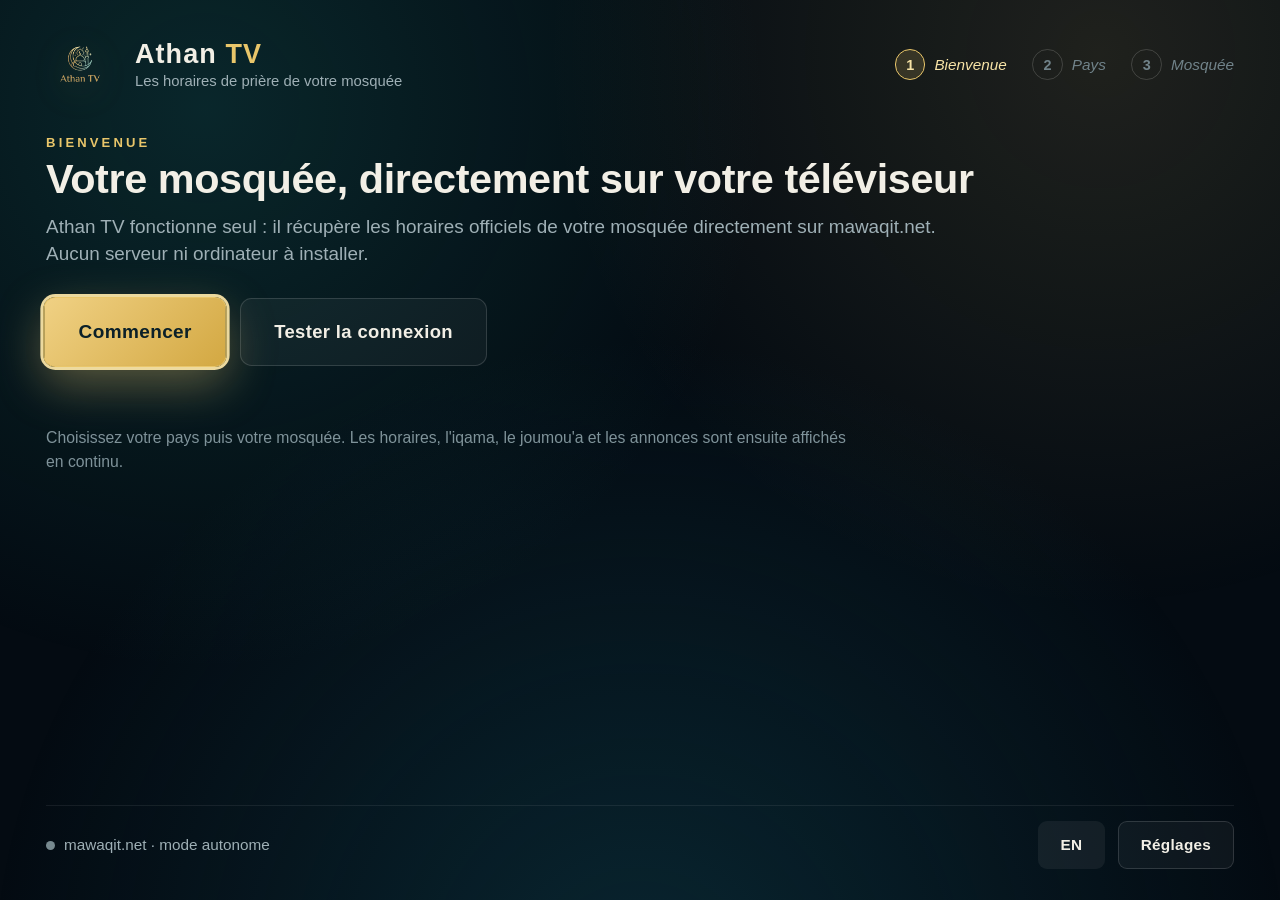
==== tizen-app/index.html @ 5ac0fbcb "feat: add standalone prayer-times TV app" ====
<!DOCTYPE html>
<html lang="fr">
<head>
    <meta charset="UTF-8">
    <meta name="viewport" content="width=device-width, initial-scale=1.0, user-scalable=no">
    <meta name="theme-color" content="#040b12">
    <title>Athan TV</title>
    <link rel="stylesheet" href="css/style.css">
</head>
<body>
<div id="app">

    <!-- ============================ SETUP ============================ -->
    <section id="screen-setup" class="screen">
        <div class="bg-glow"></div>

        <header class="setup-head">
            <div class="brand">
                <img class="brand-logo" src="logo.png" alt="Athan TV">
                <div>
                    <div class="brand-name">Athan <span>TV</span></div>
                    <div class="brand-sub" data-i18n="brandSub"></div>
                </div>
            </div>
            <div class="steps" id="steps">
                <div class="step" data-step="1"><span>1</span><em data-i18n="stepWelcome"></em></div>
                <div class="step" data-step="2"><span>2</span><em data-i18n="stepCountry"></em></div>
                <div class="step" data-step="3"><span>3</span><em data-i18n="stepMosque"></em></div>
            </div>
        </header>

        <div class="setup-body">
            <!-- Step 1: welcome -->
            <div class="setup-step" id="setup-step-1">
                <div class="setup-intro">
                    <div class="eyebrow" data-i18n="stepWelcome"></div>
                    <h1 data-i18n="setupWelcomeTitle"></h1>
                    <p class="muted" data-i18n="setupWelcomeHelp"></p>
                </div>
                <div class="row-actions welcome-actions">
                    <button id="btn-start" class="btn primary focusable" data-i18n="getStarted"></button>
                    <button id="btn-test-connection" class="btn ghost focusable" data-i18n="testConnection"></button>
                </div>
                <div id="connect-status" class="status-line"></div>
                <p class="hint" data-i18n="setupWelcomeHint"></p>
            </div>

            <!-- Step 2: country -->
            <div class="setup-step hidden" id="setup-step-2">
                <div class="step-head">
                    <div>
                        <div class="eyebrow" data-i18n="stepCountry"></div>
                        <h1 data-i18n="chooseCountry"></h1>
                        <p class="muted" data-i18n="chooseCountryHelp"></p>
                    </div>
                    <button id="btn-back-2" class="btn ghost focusable" data-i18n="back"></button>
                </div>
                <input id="country-filter" class="text-input full focusable" type="text"
                       spellcheck="false" autocomplete="off" autocapitalize="off">
                <div id="country-grid" class="country-grid"></div>
                <div class="row-actions">
                    <button id="btn-toggle-all" class="btn ghost focusable" data-i18n="showAll"></button>
                </div>
            </div>

            <!-- Step 3: mosque -->
            <div class="setup-step hidden" id="setup-step-3">
                <div class="step-head">
                    <div>
                        <div class="eyebrow" data-i18n="stepMosque"></div>
                        <h1 data-i18n="chooseMosque"></h1>
                        <p class="muted" id="search-subtitle"></p>
                    </div>
                    <button id="btn-back-3" class="btn ghost focusable" data-i18n="changeCountry"></button>
                </div>
                <div class="field-row">
                    <input id="mosque-search" class="text-input focusable" type="text"
                           spellcheck="false" autocomplete="off" autocapitalize="off">
                    <button id="btn-search" class="btn primary focusable" data-i18n="search"></button>
                </div>
                <div id="search-status" class="status-line"></div>
                <div id="mosque-results" class="mosque-results"></div>
            </div>
        </div>

        <footer class="setup-foot">
            <span class="dot" id="net-dot"></span>
            <span id="net-label" class="small muted">…</span>
            <span class="spacer"></span>
            <button id="btn-lang-setup" class="btn tiny focusable">EN</button>
            <button id="btn-settings-setup" class="btn tiny ghost focusable" data-i18n="settings"></button>
        </footer>
    </section>

    <!-- ========================== DASHBOARD ========================== -->
    <section id="screen-dashboard" class="screen hidden">
        <div class="dash-glow"></div>
        <div class="dash-pattern" aria-hidden="true"></div>

        <header class="dash-head">
            <div class="mosque-block">
                <div class="mosque-logo">
                    <img id="mosque-logo" alt="">
                    <span id="mosque-logo-fallback" class="logo-fallback">
                        <span class="crescent small"></span>
                    </span>
                </div>
                <div class="mosque-text">
                    <h1 id="mosque-name">—</h1>
                    <div class="mosque-meta">
                        <span id="mosque-city"></span>
                        <span id="mosque-arabic" class="arabic" dir="rtl"></span>
                    </div>
                </div>
            </div>
            <div class="clock-block">
                <div id="clock-time" class="clock-time">--:--</div>
                <div id="clock-date" class="clock-date"></div>
                <div id="clock-hijri" class="clock-hijri"></div>
            </div>
        </header>

        <main class="dash-main">
            <section class="next-card" id="next-card">
                <div class="next-left">
                    <div class="eyebrow" data-i18n="nextPrayer"></div>
                    <div class="next-name-row">
                        <div id="next-name" class="next-name">—</div>
                        <div id="next-day-badge" class="next-day-badge hidden" data-i18n="tomorrow"></div>
                    </div>
                    <div class="next-times">
                        <span class="next-time-item"><span class="muted" data-i18n="adhan"></span> <strong id="next-adhan">--:--</strong></span>
                        <span class="sep">•</span>
                        <span class="next-time-item"><span class="muted" data-i18n="iqama"></span> <strong id="next-iqama">—</strong></span>
                    </div>
                </div>
                <div class="next-right">
                    <div class="eyebrow" data-i18n="in"></div>
                    <div id="next-countdown" class="next-countdown">--:--:--</div>
                </div>
            </section>

            <section id="prayer-grid" class="prayer-grid"></section>

            <section id="jumua-bar" class="jumua-bar hidden">
                <span class="jumua-label" data-i18n="jumua"></span>
                <div id="jumua-times" class="jumua-times"></div>
            </section>

            <div id="ticker" class="ticker hidden">
                <span class="ticker-badge" data-i18n="announcement"></span>
                <span id="ticker-text" class="ticker-text"></span>
            </div>
        </main>

        <footer class="dash-foot">
            <div class="foot-left">
                <span class="status-pill"><span class="dot" id="dash-dot"></span><span id="dash-status">—</span></span>
                <span id="dash-updated" class="small muted"></span>
            </div>
            <div class="foot-right">
                <span id="dash-tz" class="small muted"></span>
                <button id="btn-refresh" class="btn tiny ghost focusable" data-i18n="refresh"></button>
                <button id="btn-settings" class="btn tiny gold focusable" data-i18n="settings"></button>
            </div>
        </footer>
    </section>

    <!-- ========================== SETTINGS ========================== -->
    <div id="overlay-settings" class="overlay hidden">
        <div class="sheet">
            <header class="sheet-head">
                <div>
                    <div class="eyebrow" data-i18n="configure"></div>
                    <h2 data-i18n="settings"></h2>
                </div>
                <button id="btn-close-settings" class="btn ghost focusable" data-i18n="close"></button>
            </header>

            <div class="settings-grid">
                <div class="setting">
                    <label data-i18n="language"></label>
                    <div class="seg">
                        <button class="seg-btn focusable" data-lang="fr">Français</button>
                        <button class="seg-btn focusable" data-lang="en">English</button>
                    </div>
                </div>

                <div class="setting">
                    <label data-i18n="notifications"></label>
                    <div class="seg">
                        <button id="toggle-notifications" class="seg-btn focusable">—</button>
                    </div>
                </div>

                <div class="setting">
                    <label data-i18n="preAlert"></label>
                    <div class="seg" id="prealert-seg">
                        <button class="seg-btn focusable" data-pre="0" data-i18n="off"></button>
                        <button class="seg-btn focusable" data-pre="5">5 min</button>
                        <button class="seg-btn focusable" data-pre="10">10 min</button>
                        <button class="seg-btn focusable" data-pre="15">15 min</button>
                    </div>
                </div>

                <div class="setting">
                    <label data-i18n="sound"></label>
                    <div class="seg">
                        <button id="toggle-sound" class="seg-btn focusable">—</button>
                        <button id="btn-test-sound" class="seg-btn focusable" data-i18n="testSound"></button>
                    </div>
                </div>

                <div class="setting">
                    <label data-i18n="voice"></label>
                    <div class="seg">
                        <button id="toggle-voice" class="seg-btn focusable">—</button>
                    </div>
                </div>

                <div class="setting wide">
                    <label data-i18n="connection"></label>
                    <div class="seg">
                        <span class="seg-note" data-i18n="connectionNote"></span>
                        <button id="btn-test-api" class="seg-btn focusable" data-i18n="test"></button>
                    </div>
                    <div id="settings-test-status" class="status-line"></div>
                </div>
            </div>

            <div class="settings-actions">
                <button id="btn-change-mosque" class="btn ghost focusable" data-i18n="changeMosque"></button>
                <button id="btn-reload" class="btn ghost focusable" data-i18n="refresh"></button>
            </div>

            <div class="settings-about">
                <span id="about-line"></span>
                <span class="muted"> · </span>
                <span data-i18n="aboutCredit"></span>
            </div>
        </div>
    </div>

    <!-- ======================= PRAYER MOMENT ======================= -->
    <div id="overlay-prayer" class="prayer-overlay hidden">
        <div class="prayer-overlay-glow"></div>
        <div class="prayer-overlay-content">
            <div class="overlay-eyebrow" data-i18n="itIsTime"></div>
            <div id="overlay-prayer-name" class="overlay-prayer-name">—</div>
            <div id="overlay-prayer-time" class="overlay-prayer-time">--:--</div>
            <div id="overlay-iqama" class="overlay-iqama"></div>
            <div class="overlay-mosque" id="overlay-mosque"></div>
            <div class="overlay-hint" data-i18n="pressOk"></div>
        </div>
    </div>

    <div id="toast" class="toast hidden">
        <div id="toast-title" class="toast-title"></div>
        <div id="toast-text" class="toast-text"></div>
    </div>

    <!-- Audio player for adhan notification -->
    <audio id="adhan-player" src="audio/adan.mp3" preload="auto"></audio>
</div>

<script src="js/i18n.js"></script>
<script src="js/countries.js"></script>
<script src="js/mawaqit.js"></script>
<script src="js/nav.js"></script>
<script src="js/app.js"></script>
</body>
</html>
---- tizen-app/css/style.css ----
:root {
    --bg: #040b12;
    --bg-2: #07141d;
    --panel: rgba(12, 32, 42, 0.72);
    --line: rgba(233, 198, 112, 0.18);
    --gold: #e9c66a;
    --gold-2: #f7e3a6;
    --text: #f2efe6;
    --muted: #9fb0b6;
    --teal: #1c8b84;
    --green: #4bd695;
    --red: #ef6b6b;
    --blue: #67b7d6;
}

* {
    box-sizing: border-box;
    -webkit-tap-highlight-color: transparent;
}

html, body {
    margin: 0;
    padding: 0;
    width: 100%;
    height: 100%;
    overflow: hidden;
    background: var(--bg);
    color: var(--text);
    font-family: "Samsung Sharp Sans", "Samsung One", "Segoe UI", Roboto, "Helvetica Neue", Arial, sans-serif;
    font-size: 1.8vh;
    -webkit-font-smoothing: antialiased;
    user-select: none;
}

button, input {
    font-family: inherit;
}

.hidden {
    display: none !important;
}

.arabic {
    font-family: "Samsung Arabic", "Noto Naskh Arabic", "Traditional Arabic", "Segoe UI", serif;
}

.muted {
    color: var(--muted);
}

.small {
    font-size: 1.7vh;
}

.spacer {
    flex: 1;
}

/* ============================ Layout ============================ */

.screen {
    position: fixed;
    top: 0;
    left: 0;
    right: 0;
    bottom: 0;
    display: flex;
    flex-direction: column;
    padding: 3.4vh 3.6vw;
    overflow: hidden;
}

.bg-glow, .dash-glow {
    position: absolute;
    top: 0;
    left: 0;
    right: 0;
    bottom: 0;
    pointer-events: none;
    background:
        radial-gradient(circle at 16% 12%, rgba(28, 139, 132, 0.22) 0%, rgba(28, 139, 132, 0) 42%),
        radial-gradient(circle at 86% 6%, rgba(233, 198, 112, 0.12) 0%, rgba(233, 198, 112, 0) 40%),
        radial-gradient(circle at 50% 110%, rgba(13, 60, 74, 0.55) 0%, rgba(4, 11, 18, 0) 55%);
}

.dash-pattern {
    position: absolute;
    top: 0;
    left: 0;
    right: 0;
    bottom: 0;
    pointer-events: none;
    opacity: 0.3;
    background-image: radial-gradient(rgba(233, 198, 112, 0.10) 1px, transparent 1px);
    background-size: 3.2vh 3.2vh;
}

/* ============================ Setup ============================ */

.setup-head {
    display: flex;
    align-items: center;
    justify-content: space-between;
    position: relative;
    z-index: 1;
    flex: none;
}

.brand {
    display: flex;
    align-items: center;
}

.brand-logo {
    width: 7.6vh;
    height: 7.6vh;
    object-fit: contain;
    margin-right: 1.6vw;
    filter: drop-shadow(0 0.8vh 2vh rgba(233, 198, 112, 0.3));
}

.brand-mark {
    position: relative;
    width: 7.2vh;
    height: 7.2vh;
    border-radius: 50%;
    margin-right: 1.6vw;
    background: linear-gradient(135deg, #0e3844, #08222d);
    border: 1px solid rgba(233, 198, 112, 0.35);
    box-shadow: 0 1.4vh 4vh rgba(0, 0, 0, 0.35);
}

.crescent {
    position: absolute;
    top: 24%;
    left: 25%;
    width: 44%;
    height: 52%;
    border-radius: 50%;
    background: var(--gold);
    overflow: hidden;
}

.crescent::after {
    content: "";
    position: absolute;
    top: -12%;
    left: 30%;
    width: 100%;
    height: 124%;
    border-radius: 50%;
    background: #0b2a35;
}

.spark {
    position: absolute;
    top: 22%;
    right: 22%;
    width: 1.1vh;
    height: 1.1vh;
    background: var(--gold-2);
    transform: rotate(45deg);
    box-shadow: 0 0 1.4vh rgba(247, 227, 166, 0.8);
}

.brand-name {
    font-size: 3vh;
    font-weight: 800;
    letter-spacing: 0.04em;
    line-height: 1;
}

.brand-name span {
    color: var(--gold);
}

.brand-sub {
    font-size: 1.65vh;
    color: var(--muted);
    margin-top: 0.5vh;
}

.steps {
    display: flex;
    align-items: center;
}

.step {
    display: flex;
    align-items: center;
    margin-left: 2vw;
    color: #71838a;
    font-size: 1.7vh;
    transition: color 0.25s;
}

.step span {
    display: flex;
    align-items: center;
    justify-content: center;
    width: 3.4vh;
    height: 3.4vh;
    border-radius: 50%;
    border: 1px solid rgba(255, 255, 255, 0.16);
    margin-right: 0.7vw;
    font-size: 1.6vh;
    font-weight: 700;
}

.step.active {
    color: var(--gold-2);
}

.step.active span {
    border-color: var(--gold);
    background: rgba(233, 198, 112, 0.16);
    color: var(--gold-2);
}

.step.done {
    color: #8fdccd;
}

.step.done span {
    border-color: rgba(28, 139, 132, 0.8);
    background: rgba(28, 139, 132, 0.3);
    color: #c9fff5;
}

.setup-body {
    position: relative;
    z-index: 1;
    flex: 1;
    min-height: 0;
    display: flex;
    flex-direction: column;
    padding-top: 4vh;
}

.setup-step {
    display: flex;
    flex-direction: column;
    flex: 1;
    min-height: 0;
    max-width: 100%;
}

.setup-intro h1, .step-head h1 {
    font-size: 4.6vh;
    line-height: 1.08;
    margin: 0.8vh 0 1.2vh;
    font-weight: 800;
    letter-spacing: -0.01em;
    max-width: 80vw;
}

.setup-intro p, .step-head p {
    font-size: 2.1vh;
    line-height: 1.45;
    margin: 0;
    max-width: 74vw;
}

.eyebrow {
    font-size: 1.45vh;
    letter-spacing: 0.24em;
    text-transform: uppercase;
    color: var(--gold);
    font-weight: 700;
}

.step-head {
    display: flex;
    align-items: flex-start;
    justify-content: space-between;
    flex: none;
}

.field-row {
    display: flex;
    align-items: center;
    margin-top: 3vh;
    width: 100%;
}

.text-input {
    flex: 1;
    height: 7.6vh;
    font-size: 2.4vh;
    padding: 0 2vw;
    background: rgba(255, 255, 255, 0.045);
    border: 1px solid rgba(255, 255, 255, 0.13);
    border-radius: 1.3vh;
    color: var(--text);
    margin-right: 1.4vw;
    outline: none;
    transition: border-color 0.2s, box-shadow 0.2s, background 0.2s;
}

.text-input.full {
    flex: none;
    width: 100%;
    margin-right: 0;
    margin-top: 2vh;
    margin-bottom: 0.6vh;
}

.text-input::placeholder {
    color: #6d818a;
}

.btn {
    display: inline-flex;
    align-items: center;
    justify-content: center;
    height: 7.6vh;
    padding: 0 2.6vw;
    font-size: 2.05vh;
    font-weight: 700;
    letter-spacing: 0.02em;
    border-radius: 1.3vh;
    border: 1px solid transparent;
    color: var(--text);
    background: rgba(255, 255, 255, 0.06);
    cursor: pointer;
    outline: none;
    white-space: nowrap;
    transition: transform 0.16s, box-shadow 0.16s, border-color 0.16s, background 0.16s;
}

.btn.primary {
    background: linear-gradient(135deg, #f0d184, #d3a842);
    color: #0b2028;
    box-shadow: 0 1.2vh 3.4vh rgba(233, 198, 112, 0.16);
}

.btn.gold {
    background: linear-gradient(135deg, #f0d184, #d3a842);
    color: #0b2028;
}

.btn.ghost {
    background: rgba(255, 255, 255, 0.045);
    border-color: rgba(255, 255, 255, 0.14);
    color: var(--text);
}

.btn.tiny {
    height: 5.4vh;
    padding: 0 1.7vw;
    font-size: 1.7vh;
    border-radius: 1vh;
}

.status-line {
    min-height: 3.2vh;
    margin-top: 1vh;
    font-size: 1.85vh;
    color: var(--muted);
}

.status-line.ok {
    color: #77e2c0;
}

.status-line.error {
    color: #ff9d9d;
}

.status-line.pending {
    color: var(--blue);
}

.hint {
    margin-top: 2.4vh;
    font-size: 1.75vh;
    line-height: 1.5;
    color: #7f939a;
    max-width: 64vw;
}

.country-grid {
    display: flex;
    flex-wrap: wrap;
    align-content: flex-start;
    flex: 1;
    min-height: 0;
    overflow-y: auto;
    margin-top: 1vh;
    padding-right: 0.7vw;
    padding-top: 0.4vh;
}

.country-chip {
    display: flex;
    align-items: center;
    height: 6.6vh;
    padding: 0 1.4vw;
    margin: 0 0.8vw 1.2vh 0;
    background: rgba(255, 255, 255, 0.045);
    border: 1px solid rgba(255, 255, 255, 0.10);
    border-radius: 1.2vh;
    color: var(--text);
    font-size: 1.9vh;
    font-weight: 600;
    cursor: pointer;
    outline: none;
    transition: transform 0.15s, box-shadow 0.15s, border-color 0.15s, background 0.15s;
}

.country-chip .chip-count {
    margin-left: 0.9vw;
    padding: 0.45vh 0.6vw;
    border-radius: 0.8vh;
    background: rgba(233, 198, 112, 0.1);
    color: var(--gold);
    font-size: 1.4vh;
    font-weight: 700;
}

.row-actions {
    flex: none;
    margin-top: 1.2vh;
}

.welcome-actions {
    display: flex;
    align-items: center;
    flex: none;
    margin-top: 3.4vh;
}

.welcome-actions .btn {
    margin-right: 1.2vw;
}

.seg-note {
    margin-right: 1.4vw;
    font-size: 1.7vh;
    color: var(--muted);
}

.mosque-results {
    flex: 1;
    min-height: 0;
    overflow-y: auto;
    margin-top: 1.2vh;
    padding-right: 0.7vw;
}

.mosque-result {
    display: flex;
    align-items: center;
    width: 100%;
    text-align: left;
    padding: 1.3vh 1.4vw;
    margin-bottom: 1.2vh;
    background: rgba(255, 255, 255, 0.04);
    border: 1px solid rgba(255, 255, 255, 0.08);
    border-radius: 1.4vh;
    color: var(--text);
    cursor: pointer;
    outline: none;
    transition: transform 0.15s, box-shadow 0.15s, border-color 0.15s, background 0.15s;
}

.result-logo {
    position: relative;
    width: 8vh;
    height: 8vh;
    border-radius: 1.2vh;
    overflow: hidden;
    margin-right: 1.6vw;
    background: rgba(233, 198, 112, 0.1);
    display: flex;
    align-items: center;
    justify-content: center;
    flex: none;
}

.result-fallback {
    color: var(--gold);
    font-size: 3.6vh;
    line-height: 1;
}

.result-logo img {
    position: absolute;
    top: 0;
    left: 0;
    z-index: 1;
    width: 100%;
    height: 100%;
    object-fit: cover;
}

.result-info {
    flex: 1;
    min-width: 0;
}

.result-name {
    font-size: 2.35vh;
    font-weight: 650;
    white-space: nowrap;
    overflow: hidden;
    text-overflow: ellipsis;
}

.result-arabic {
    font-size: 1.85vh;
    color: var(--gold);
    margin-top: 0.3vh;
    white-space: nowrap;
    overflow: hidden;
    text-overflow: ellipsis;
}

.result-addr {
    font-size: 1.65vh;
    color: var(--muted);
    margin-top: 0.3vh;
    white-space: nowrap;
    overflow: hidden;
    text-overflow: ellipsis;
}

.result-go {
    flex: none;
    margin-left: 1vw;
    font-size: 4vh;
    color: var(--gold);
    opacity: 0.55;
}

.setup-foot {
    position: relative;
    z-index: 1;
    display: flex;
    align-items: center;
    flex: none;
    padding-top: 1.6vh;
    border-top: 1px solid rgba(255, 255, 255, 0.07);
}

.setup-foot .btn {
    margin-left: 1vw;
}

.dot {
    display: inline-block;
    width: 1vh;
    height: 1vh;
    border-radius: 50%;
    background: #77898f;
    margin-right: 0.7vw;
    flex: none;
}

.dot.ok {
    background: var(--green);
    box-shadow: 0 0 1vh rgba(75, 214, 149, 0.6);
}

.dot.warn {
    background: var(--gold);
    box-shadow: 0 0 1vh rgba(233, 198, 112, 0.6);
}

.dot.error {
    background: var(--red);
    box-shadow: 0 0 1vh rgba(239, 107, 107, 0.6);
}

.dot.pending {
    background: var(--blue);
    box-shadow: 0 0 1vh rgba(103, 183, 214, 0.6);
}

/* ========================== Dashboard ========================== */

#screen-dashboard {
    transition: transform 3s ease-in-out;
    will-change: transform;
}

.dash-head {
    position: relative;
    z-index: 1;
    display: flex;
    align-items: center;
    justify-content: space-between;
    flex: none;
}

.mosque-block {
    display: flex;
    align-items: center;
    max-width: 62vw;
}

.mosque-logo {
    position: relative;
    width: 10vh;
    height: 10vh;
    border-radius: 2.2vh;
    overflow: hidden;
    margin-right: 1.8vw;
    background: linear-gradient(135deg, rgba(233, 198, 112, 0.16), rgba(28, 139, 132, 0.14));
    border: 1px solid rgba(233, 198, 112, 0.25);
    flex: none;
}

.mosque-logo img {
    position: relative;
    z-index: 1;
    width: 100%;
    height: 100%;
    object-fit: cover;
    display: none;
}

.mosque-logo img.loaded {
    display: block;
}

.logo-fallback {
    position: absolute;
    top: 0;
    left: 0;
    right: 0;
    bottom: 0;
    display: flex;
    align-items: center;
    justify-content: center;
}

.crescent.small {
    position: relative;
    top: auto;
    left: auto;
    width: 4.2vh;
    height: 4.8vh;
}

.crescent.small::after {
    background: #0a2530;
}

.mosque-text {
    min-width: 0;
}

.mosque-text h1 {
    margin: 0 0 0.7vh;
    font-size: 3.8vh;
    line-height: 1.05;
    font-weight: 800;
    letter-spacing: -0.01em;
    white-space: nowrap;
    overflow: hidden;
    text-overflow: ellipsis;
}

.mosque-meta {
    display: flex;
    align-items: center;
    font-size: 1.9vh;
    color: var(--muted);
    white-space: nowrap;
}

.mosque-meta span + span {
    margin-left: 1.2vw;
}

#mosque-arabic {
    color: var(--gold);
    font-size: 2.1vh;
}

.clock-block {
    text-align: right;
    flex: none;
}

.clock-time {
    font-size: 5.6vh;
    font-weight: 800;
    line-height: 1;
    letter-spacing: 0.03em;
    font-variant-numeric: tabular-nums;
}

.clock-date {
    font-size: 1.85vh;
    color: var(--muted);
    margin-top: 0.8vh;
}

.clock-hijri {
    font-size: 1.85vh;
    color: var(--gold);
    margin-top: 0.35vh;
}

.dash-main {
    position: relative;
    z-index: 1;
    flex: 1;
    min-height: 0;
    display: flex;
    flex-direction: column;
    padding-top: 2vh;
}

.next-card {
    display: flex;
    align-items: center;
    justify-content: space-between;
    flex: none;
    padding: 2.2vh 2.6vw;
    border-radius: 2vh;
    background:
        linear-gradient(120deg, rgba(233, 198, 112, 0.17) 0%, rgba(28, 139, 132, 0.09) 55%, rgba(255, 255, 255, 0.03) 100%);
    border: 1px solid rgba(233, 198, 112, 0.30);
    box-shadow: 0 2vh 5vh rgba(0, 0, 0, 0.32);
}

.next-name-row {
    display: flex;
    align-items: center;
}

.next-name {
    font-size: 7vh;
    font-weight: 800;
    line-height: 1.02;
    letter-spacing: -0.02em;
}

.next-day-badge {
    margin-left: 1.4vw;
    padding: 0.6vh 1vw;
    border-radius: 1vh;
    background: rgba(28, 139, 132, 0.34);
    color: #d6fff8;
    font-size: 1.45vh;
    font-weight: 700;
    letter-spacing: 0.08em;
    text-transform: uppercase;
}

.next-times {
    margin-top: 1vh;
    font-size: 1.95vh;
    color: var(--muted);
}

.next-times strong {
    color: var(--text);
    font-size: 2.35vh;
    font-variant-numeric: tabular-nums;
}

.sep {
    margin: 0 1vw;
    color: rgba(255, 255, 255, 0.25);
}

.next-right {
    text-align: right;
    flex: none;
}

.next-countdown {
    font-size: 6.6vh;
    font-weight: 800;
    line-height: 1.1;
    color: var(--gold-2);
    font-variant-numeric: tabular-nums;
    letter-spacing: 0.02em;
}

.prayer-grid {
    display: flex;
    align-items: stretch;
    flex: 1;
    min-height: 0;
    margin-top: 2vh;
}

.prayer-card {
    flex: 1;
    display: flex;
    flex-direction: column;
    align-items: center;
    justify-content: center;
    margin-right: 1vw;
    padding: 1.6vh 0.6vw;
    background: rgba(255, 255, 255, 0.035);
    border: 1px solid rgba(255, 255, 255, 0.08);
    border-radius: 1.8vh;
    min-height: 0;
    transition: background 0.3s, border-color 0.3s, opacity 0.3s;
}

.prayer-card:last-child {
    margin-right: 0;
}

.prayer-icon {
    height: 3.2vh;
    line-height: 1;
    font-size: 2.5vh;
    opacity: 0.72;
}

.prayer-name {
    margin-top: 0.7vh;
    font-size: 2.15vh;
    font-weight: 650;
    color: #dce6e8;
}

.prayer-adhan {
    margin-top: 0.7vh;
    font-size: 4.3vh;
    font-weight: 750;
    line-height: 1.1;
    font-variant-numeric: tabular-nums;
}

.prayer-iqama {
    margin-top: 0.55vh;
    min-height: 2vh;
    font-size: 1.65vh;
    color: var(--muted);
    font-variant-numeric: tabular-nums;
}

.prayer-card.is-next {
    background: linear-gradient(160deg, rgba(233, 198, 112, 0.22) 0%, rgba(233, 198, 112, 0.055) 100%);
    border-color: rgba(233, 198, 112, 0.62);
    box-shadow: 0 0 3.4vh rgba(233, 198, 112, 0.16);
}

.prayer-card.is-next .prayer-adhan {
    color: var(--gold-2);
}

.prayer-card.is-past {
    opacity: 0.6;
}

.prayer-card.is-shuruq {
    opacity: 0.76;
}

.prayer-card.is-shuruq .prayer-adhan {
    font-size: 3.7vh;
    color: #cfdadd;
}

.prayer-card.is-shuruq .prayer-icon {
    color: #e7c97a;
}

.jumua-bar {
    display: flex;
    align-items: center;
    flex: none;
    margin-top: 1.3vh;
    padding: 1vh 1.8vw;
    border-radius: 1.4vh;
    background: rgba(28, 139, 132, 0.10);
    border: 1px solid rgba(28, 139, 132, 0.30);
}

.jumua-label {
    margin-right: 1.6vw;
    font-size: 1.5vh;
    font-weight: 800;
    letter-spacing: 0.12em;
    text-transform: uppercase;
    color: #7fe6d9;
}

.jumua-times {
    display: flex;
    align-items: baseline;
}

.jumua-item {
    display: inline-flex;
    align-items: baseline;
    margin-right: 2.2vw;
    font-size: 2.05vh;
}

.jumua-item strong {
    color: var(--gold-2);
    font-variant-numeric: tabular-nums;
}

.jumua-item span {
    margin-right: 0.45vw;
    font-size: 1.5vh;
    color: var(--muted);
}

.ticker {
    display: flex;
    align-items: center;
    flex: none;
    margin-top: 1.2vh;
    padding: 0.75vh 1.5vw;
    border-radius: 1vh;
    background: rgba(255, 255, 255, 0.03);
    border: 1px solid rgba(255, 255, 255, 0.07);
    overflow: hidden;
    white-space: nowrap;
}

.ticker-badge {
    flex: none;
    margin-right: 1vw;
    padding: 0.35vh 0.7vw;
    border-radius: 0.7vh;
    background: rgba(233, 198, 112, 0.14);
    color: var(--gold);
    font-size: 1.35vh;
    font-weight: 800;
    letter-spacing: 0.1em;
    text-transform: uppercase;
}

.ticker-text {
    overflow: hidden;
    text-overflow: ellipsis;
    white-space: nowrap;
    font-size: 1.75vh;
    color: #c8d5d8;
}

.dash-foot {
    position: relative;
    z-index: 1;
    display: flex;
    align-items: center;
    justify-content: space-between;
    flex: none;
    margin-top: 1.4vh;
    padding-top: 1.3vh;
    border-top: 1px solid rgba(255, 255, 255, 0.08);
}

.foot-left, .foot-right {
    display: flex;
    align-items: center;
}

.status-pill {
    display: flex;
    align-items: center;
    margin-right: 1.6vw;
    padding: 0.45vh 1vw;
    border-radius: 2vh;
    background: rgba(255, 255, 255, 0.04);
    border: 1px solid rgba(255, 255, 255, 0.08);
    font-size: 1.6vh;
    color: #cfe0e2;
}

.foot-right > * {
    margin-left: 1vw;
}

/* ========================== Overlays ========================== */

.overlay {
    position: fixed;
    top: 0;
    left: 0;
    right: 0;
    bottom: 0;
    z-index: 90;
    display: flex;
    align-items: center;
    justify-content: center;
    padding: 4vh 5vw;
    background: rgba(2, 8, 12, 0.84);
}

.sheet {
    width: 88vw;
    max-height: 88vh;
    overflow-y: auto;
    padding: 2.6vh 3vw;
    border-radius: 2.4vh;
    background: linear-gradient(160deg, #0d2732 0%, #081820 70%, #07141c 100%);
    border: 1px solid rgba(233, 198, 112, 0.24);
    box-shadow: 0 4vh 12vh rgba(0, 0, 0, 0.65);
}

.sheet-head {
    display: flex;
    align-items: flex-start;
    justify-content: space-between;
    margin-bottom: 2.4vh;
}

.sheet-head h2 {
    margin: 0.5vh 0 0;
    font-size: 3.6vh;
    font-weight: 800;
}

.settings-grid {
    display: flex;
    flex-wrap: wrap;
    justify-content: space-between;
}

.setting {
    width: 48.5%;
    margin-bottom: 1.6vh;
    padding: 1.5vh 1.5vw;
    border-radius: 1.4vh;
    background: rgba(255, 255, 255, 0.03);
    border: 1px solid rgba(255, 255, 255, 0.07);
}

.setting.wide {
    width: 100%;
}

.setting > label {
    display: block;
    margin-bottom: 1.1vh;
    font-size: 1.55vh;
    font-weight: 700;
    letter-spacing: 0.12em;
    text-transform: uppercase;
    color: #8fa4ab;
}

.seg {
    display: flex;
    align-items: center;
    flex-wrap: wrap;
}

.seg-btn {
    height: 5.4vh;
    margin-right: 0.8vw;
    padding: 0 1.4vw;
    border-radius: 1vh;
    background: rgba(255, 255, 255, 0.05);
    border: 1px solid rgba(255, 255, 255, 0.12);
    color: var(--text);
    font-size: 1.75vh;
    font-weight: 650;
    cursor: pointer;
    outline: none;
    transition: transform 0.15s, box-shadow 0.15s, border-color 0.15s, background 0.15s;
}

.seg-btn.is-active {
    background: linear-gradient(135deg, rgba(233, 198, 112, 0.92), rgba(211, 168, 66, 0.92));
    border-color: transparent;
    color: #0b2028;
}

.setting .field-row {
    margin-top: 0;
}

.setting .text-input {
    height: 6.4vh;
    font-size: 1.95vh;
}

.setting .btn {
    height: 6.4vh;
    font-size: 1.8vh;
}

.settings-actions {
    display: flex;
    align-items: center;
    margin-top: 0.6vh;
}

.settings-actions .btn {
    margin-right: 1vw;
}

.settings-about {
    margin-top: 2vh;
    font-size: 1.5vh;
    color: #71858c;
}

/* ======================= Prayer moment ======================= */

.prayer-overlay {
    position: fixed;
    top: 0;
    left: 0;
    right: 0;
    bottom: 0;
    z-index: 110;
    display: flex;
    align-items: center;
    justify-content: center;
    background:
        radial-gradient(circle at 50% 38%, #113640 0%, #071720 52%, #030a10 100%);
}

.prayer-overlay-glow {
    position: absolute;
    top: 0;
    left: 0;
    right: 0;
    bottom: 0;
    pointer-events: none;
    background:
        radial-gradient(circle at 50% 50%, rgba(233, 198, 112, 0.18) 0%, rgba(233, 198, 112, 0) 48%);
}

.prayer-overlay-content {
    position: relative;
    text-align: center;
}

.overlay-eyebrow {
    font-size: 2.1vh;
    font-weight: 700;
    letter-spacing: 0.32em;
    text-transform: uppercase;
    color: var(--gold);
}

.overlay-prayer-name {
    margin: 1.2vh 0;
    font-size: 14vh;
    font-weight: 800;
    line-height: 1;
    letter-spacing: -0.02em;
}

.overlay-prayer-time {
    font-size: 6vh;
    color: var(--gold-2);
    font-variant-numeric: tabular-nums;
}

.overlay-iqama {
    margin-top: 2.4vh;
    font-size: 2.6vh;
    color: #d5e6e8;
    font-variant-numeric: tabular-nums;
}

.overlay-mosque {
    margin-top: 2.4vh;
    font-size: 1.85vh;
    color: var(--muted);
}

.overlay-hint {
    margin-top: 5vh;
    font-size: 1.7vh;
    color: #718b93;
}

/* ============================ Toast ============================ */

.toast {
    position: fixed;
    left: 50%;
    bottom: 14vh;
    margin-left: -24vw;
    width: 48vw;
    z-index: 120;
    padding: 1.8vh 2vw;
    border-radius: 1.6vh;
    background: linear-gradient(135deg, rgba(18, 48, 58, 0.98), rgba(8, 22, 30, 0.98));
    border: 1px solid rgba(233, 198, 112, 0.45);
    box-shadow: 0 3vh 8vh rgba(0, 0, 0, 0.6);
    animation: toast-in 0.28s ease-out;
}

.toast-title {
    font-size: 2.35vh;
    font-weight: 800;
    color: var(--gold-2);
}

.toast-text {
    margin-top: 0.6vh;
    font-size: 1.85vh;
    color: #dbe6e8;
}

@keyframes toast-in {
    from {
        opacity: 0;
        transform: translateY(2vh);
    }
    to {
        opacity: 1;
        transform: translateY(0);
    }
}

/* ============================ Focus ============================ */

.focusable {
    outline: none;
}

.focusable:focus {
    border-color: var(--gold) !important;
    box-shadow: 0 0 0 0.32vh rgba(233, 198, 112, 0.88), 0 1.6vh 4.4vh rgba(233, 198, 112, 0.20) !important;
    background-color: rgba(233, 198, 112, 0.08);
}

button.focusable:focus {
    transform: scale(1.03);
}

.btn.primary.focusable:focus,
.btn.gold.focusable:focus,
.seg-btn.is-active.focusable:focus {
    box-shadow: 0 0 0 0.32vh rgba(247, 227, 166, 0.95), 0 1.8vh 5vh rgba(233, 198, 112, 0.38) !important;
}

.mosque-result.focusable:focus,
.country-chip.focusable:focus {
    background-color: rgba(233, 198, 112, 0.12);
}

/* ========================== Scrollbar ========================== */

::-webkit-scrollbar {
    width: 0.7vw;
}

::-webkit-scrollbar-track {
    background: transparent;
}

::-webkit-scrollbar-thumb {
    background: rgba(233, 198, 112, 0.24);
    border-radius: 1vh;
}
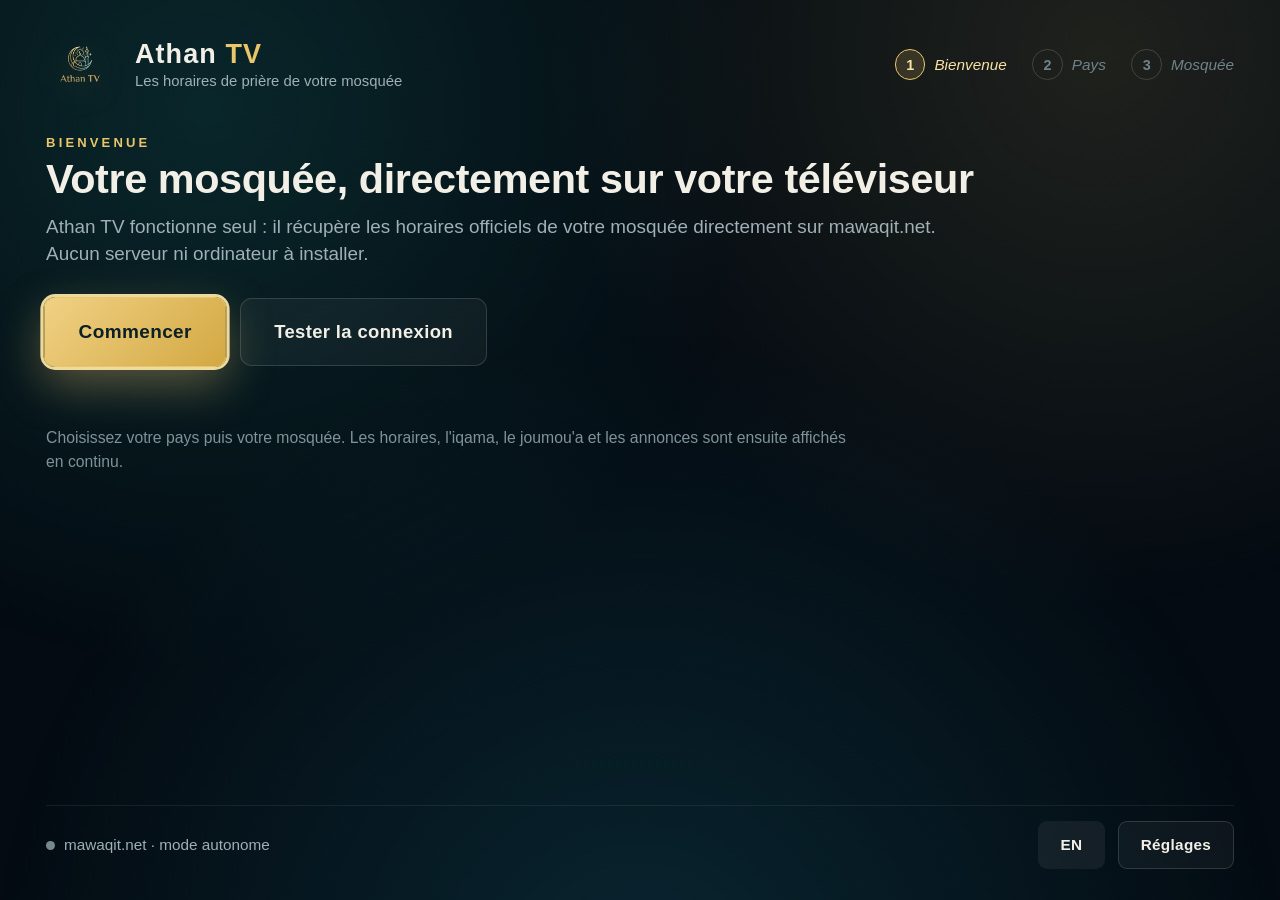
==== commit 83065b16: "feat: add live search, themes and support overlay" ====
--- a/tizen-app/index.html
+++ b/tizen-app/index.html
@@ -146,21 +146,11 @@
                 <span class="jumua-label" data-i18n="jumua"></span>
                 <div id="jumua-times" class="jumua-times"></div>
             </section>
-
-            <div id="ticker" class="ticker hidden">
-                <span class="ticker-badge" data-i18n="announcement"></span>
-                <span id="ticker-text" class="ticker-text"></span>
-            </div>
         </main>
 
         <footer class="dash-foot">
-            <div class="foot-left">
-                <span class="status-pill"><span class="dot" id="dash-dot"></span><span id="dash-status">—</span></span>
-                <span id="dash-updated" class="small muted"></span>
-            </div>
+            <div class="spacer"></div>
             <div class="foot-right">
-                <span id="dash-tz" class="small muted"></span>
-                <button id="btn-refresh" class="btn tiny ghost focusable" data-i18n="refresh"></button>
                 <button id="btn-settings" class="btn tiny gold focusable" data-i18n="settings"></button>
             </div>
         </footer>
@@ -190,6 +180,18 @@
                     <label data-i18n="notifications"></label>
                     <div class="seg">
                         <button id="toggle-notifications" class="seg-btn focusable">—</button>
+                        <button id="btn-test-notification" class="seg-btn focusable" data-i18n="test"></button>
+                    </div>
+                </div>
+
+                <div class="setting">
+                    <label data-i18n="theme"></label>
+                    <div class="seg" id="theme-seg">
+                        <button class="seg-btn focusable" data-theme="midnight" data-i18n="themeMidnight"></button>
+                        <button class="seg-btn focusable" data-theme="emerald" data-i18n="themeEmerald"></button>
+                        <button class="seg-btn focusable" data-theme="sapphire" data-i18n="themeSapphire"></button>
+                        <button class="seg-btn focusable" data-theme="onyx" data-i18n="themeOnyx"></button>
+                        <button class="seg-btn focusable" data-theme="ramadan" data-i18n="themeRamadan"></button>
                     </div>
                 </div>
 
@@ -226,6 +228,14 @@
                     </div>
                     <div id="settings-test-status" class="status-line"></div>
                 </div>
+
+                <div class="setting wide">
+                    <label data-i18n="supportTitle"></label>
+                    <div class="seg">
+                        <span class="seg-note" data-i18n="supportNote"></span>
+                        <button id="btn-support" class="seg-btn focusable" data-i18n="supportOpen"></button>
+                    </div>
+                </div>
             </div>
 
             <div class="settings-actions">
@@ -237,6 +247,30 @@
                 <span id="about-line"></span>
                 <span class="muted"> · </span>
                 <span data-i18n="aboutCredit"></span>
+            </div>
+        </div>
+    </div>
+
+    <!-- ========================== SUPPORT ========================== -->
+    <div id="overlay-support" class="overlay hidden">
+        <div class="sheet">
+            <header class="sheet-head">
+                <div>
+                    <div class="eyebrow" data-i18n="supportEyebrow"></div>
+                    <h2 data-i18n="supportTitle"></h2>
+                </div>
+                <button id="btn-close-support" class="btn ghost focusable" data-i18n="close"></button>
+            </header>
+
+            <div class="support-body">
+                <div class="qr-card">
+                    <img src="assets/donate-qr.png" alt="Mawaqit donation QR code">
+                </div>
+                <div class="support-text">
+                    <p class="support-line" data-i18n="supportText"></p>
+                    <p class="support-scan" data-i18n="supportScan"></p>
+                    <p class="support-muted" data-i18n="supportThanks"></p>
+                </div>
             </div>
         </div>
     </div>
--- a/tizen-app/css/style.css
+++ b/tizen-app/css/style.css
@@ -2,7 +2,7 @@
     --bg: #040b12;
     --bg-2: #07141d;
     --panel: rgba(12, 32, 42, 0.72);
-    --line: rgba(233, 198, 112, 0.18);
+    --line: rgba(var(--gold-rgb), 0.18);
     --gold: #e9c66a;
     --gold-2: #f7e3a6;
     --text: #f2efe6;
@@ -11,6 +11,100 @@
     --green: #4bd695;
     --red: #ef6b6b;
     --blue: #67b7d6;
+
+    /* Theme plumbing: rgb triplets feed every gold tint (rgba(var(--gold-rgb), a)),
+       component variables carry the larger gradients. Themes below override. */
+    --gold-rgb: 233, 198, 112;
+    --gold2-rgb: 247, 227, 166;
+    --accent-bg: linear-gradient(135deg, #f0d184, #d3a842);
+    --accent-ink: #0b2028;
+    --sheet-bg: linear-gradient(160deg, #0d2732 0%, #081820 70%, #07141c 100%);
+    --toast-bg: linear-gradient(135deg, rgba(18, 48, 58, 0.98), rgba(8, 22, 30, 0.98));
+    --prayer-bg: radial-gradient(circle at 50% 38%, #113640 0%, #071720 52%, #030a10 100%);
+    --glow-bg:
+        radial-gradient(circle at 16% 12%, rgba(28, 139, 132, 0.22) 0%, rgba(28, 139, 132, 0) 42%),
+        radial-gradient(circle at 86% 6%, rgba(var(--gold-rgb), 0.12) 0%, rgba(var(--gold-rgb), 0) 40%),
+        radial-gradient(circle at 50% 110%, rgba(13, 60, 74, 0.55) 0%, rgba(4, 11, 18, 0) 55%);
+    --pattern-dot: radial-gradient(rgba(var(--gold-rgb), 0.10) 1px, transparent 1px);
+}
+
+/* --------------------------- Themes --------------------------- */
+/* midnight = default. All palettes stay dark (TV-first) but shift hue and
+   washes; --gold-rgb retints every soft highlight automatically. */
+
+html[data-theme="emerald"] {
+    --bg: #03110a;
+    --bg-2: #071c11;
+    --panel: rgba(12, 40, 26, 0.72);
+    --gold: #8fd6a3;
+    --gold-2: #d9f0d8;
+    --teal: #1f9d78;
+    --gold-rgb: 143, 214, 163;
+    --gold2-rgb: 217, 240, 216;
+    --accent-bg: linear-gradient(135deg, #bde8c3, #69b582);
+    --sheet-bg: linear-gradient(160deg, #0c2a1d 0%, #07190f 70%, #06140c 100%);
+    --toast-bg: linear-gradient(135deg, rgba(16, 58, 38, 0.98), rgba(7, 30, 18, 0.98));
+    --prayer-bg: radial-gradient(circle at 50% 38%, #10412a 0%, #062014 52%, #01100a 100%);
+    --glow-bg:
+        radial-gradient(circle at 16% 12%, rgba(36, 160, 96, 0.20) 0%, rgba(36, 160, 96, 0) 42%),
+        radial-gradient(circle at 86% 6%, rgba(var(--gold-rgb), 0.10) 0%, rgba(var(--gold-rgb), 0) 40%),
+        radial-gradient(circle at 50% 110%, rgba(12, 70, 44, 0.55) 0%, rgba(3, 17, 10, 0) 55%);
+}
+
+html[data-theme="sapphire"] {
+    --bg: #040a17;
+    --bg-2: #081226;
+    --panel: rgba(14, 27, 50, 0.72);
+    --gold: #8fb8f2;
+    --gold-2: #d3e2fb;
+    --teal: #2f86c8;
+    --gold-rgb: 143, 184, 242;
+    --gold2-rgb: 211, 226, 251;
+    --accent-bg: linear-gradient(135deg, #b5ccf7, #6a92d8);
+    --sheet-bg: linear-gradient(160deg, #0d1c36 0%, #081225 70%, #060e1d 100%);
+    --toast-bg: linear-gradient(135deg, rgba(16, 38, 72, 0.98), rgba(7, 17, 38, 0.98));
+    --prayer-bg: radial-gradient(circle at 50% 38%, #14315e 0%, #071529 52%, #020712 100%);
+    --glow-bg:
+        radial-gradient(circle at 16% 12%, rgba(64, 120, 220, 0.20) 0%, rgba(64, 120, 220, 0) 42%),
+        radial-gradient(circle at 86% 6%, rgba(var(--gold-rgb), 0.10) 0%, rgba(var(--gold-rgb), 0) 40%),
+        radial-gradient(circle at 50% 110%, rgba(20, 50, 110, 0.55) 0%, rgba(4, 10, 23, 0) 55%);
+}
+
+html[data-theme="onyx"] {
+    /* Pure black: OLED pixels off, no glow washes at all. */
+    --bg: #000000;
+    --bg-2: #050505;
+    --panel: rgba(20, 20, 20, 0.72);
+    --gold: #cbaa72;
+    --gold-2: #eedeae;
+    --teal: #3f9d94;
+    --gold-rgb: 203, 170, 114;
+    --gold2-rgb: 238, 222, 174;
+    --accent-bg: linear-gradient(135deg, #e3c483, #b58f4e);
+    --sheet-bg: linear-gradient(160deg, #161616 0%, #0b0b0b 70%, #080808 100%);
+    --toast-bg: linear-gradient(135deg, rgba(30, 30, 30, 0.98), rgba(12, 12, 12, 0.98));
+    --prayer-bg: radial-gradient(circle at 50% 38%, #1d2724 0%, #0a0f0e 52%, #000000 100%);
+    --glow-bg: none;
+    --pattern-dot: radial-gradient(rgba(var(--gold-rgb), 0.045) 1px, transparent 1px);
+}
+
+html[data-theme="ramadan"] {
+    --bg: #140507;
+    --bg-2: #1e080b;
+    --panel: rgba(48, 17, 19, 0.72);
+    --gold: #e7c47a;
+    --gold-2: #f5e3ae;
+    --teal: #b0603c;
+    --gold-rgb: 231, 196, 122;
+    --gold2-rgb: 245, 227, 174;
+    --accent-bg: linear-gradient(135deg, #eec87e, #c99a3f);
+    --sheet-bg: linear-gradient(160deg, #2a1013 0%, #180709 70%, #120507 100%);
+    --toast-bg: linear-gradient(135deg, rgba(58, 24, 26, 0.98), rgba(28, 10, 12, 0.98));
+    --prayer-bg: radial-gradient(circle at 50% 38%, #4a1a1e 0%, #20080a 52%, #0e0203 100%);
+    --glow-bg:
+        radial-gradient(circle at 16% 12%, rgba(190, 60, 40, 0.16) 0%, rgba(190, 60, 40, 0) 42%),
+        radial-gradient(circle at 86% 6%, rgba(var(--gold-rgb), 0.13) 0%, rgba(var(--gold-rgb), 0) 40%),
+        radial-gradient(circle at 50% 110%, rgba(90, 20, 20, 0.55) 0%, rgba(20, 5, 7, 0) 55%);
 }
 
 * {
@@ -77,10 +171,7 @@
     right: 0;
     bottom: 0;
     pointer-events: none;
-    background:
-        radial-gradient(circle at 16% 12%, rgba(28, 139, 132, 0.22) 0%, rgba(28, 139, 132, 0) 42%),
-        radial-gradient(circle at 86% 6%, rgba(233, 198, 112, 0.12) 0%, rgba(233, 198, 112, 0) 40%),
-        radial-gradient(circle at 50% 110%, rgba(13, 60, 74, 0.55) 0%, rgba(4, 11, 18, 0) 55%);
+    background: var(--glow-bg);
 }
 
 .dash-pattern {
@@ -91,7 +182,7 @@
     bottom: 0;
     pointer-events: none;
     opacity: 0.3;
-    background-image: radial-gradient(rgba(233, 198, 112, 0.10) 1px, transparent 1px);
+    background-image: var(--pattern-dot);
     background-size: 3.2vh 3.2vh;
 }
 
@@ -116,7 +207,7 @@
     height: 7.6vh;
     object-fit: contain;
     margin-right: 1.6vw;
-    filter: drop-shadow(0 0.8vh 2vh rgba(233, 198, 112, 0.3));
+    filter: drop-shadow(0 0.8vh 2vh rgba(var(--gold-rgb), 0.3));
 }
 
 .brand-mark {
@@ -126,7 +217,7 @@
     border-radius: 50%;
     margin-right: 1.6vw;
     background: linear-gradient(135deg, #0e3844, #08222d);
-    border: 1px solid rgba(233, 198, 112, 0.35);
+    border: 1px solid rgba(var(--gold-rgb), 0.35);
     box-shadow: 0 1.4vh 4vh rgba(0, 0, 0, 0.35);
 }
 
@@ -160,7 +251,7 @@
     height: 1.1vh;
     background: var(--gold-2);
     transform: rotate(45deg);
-    box-shadow: 0 0 1.4vh rgba(247, 227, 166, 0.8);
+    box-shadow: 0 0 1.4vh rgba(var(--gold2-rgb), 0.8);
 }
 
 .brand-name {
@@ -213,7 +304,7 @@
 
 .step.active span {
     border-color: var(--gold);
-    background: rgba(233, 198, 112, 0.16);
+    background: rgba(var(--gold-rgb), 0.16);
     color: var(--gold-2);
 }
 
@@ -328,15 +419,14 @@
     transition: transform 0.16s, box-shadow 0.16s, border-color 0.16s, background 0.16s;
 }
 
+.btn.primary,
+.btn.gold {
+    background: var(--accent-bg);
+    color: var(--accent-ink);
+}
+
 .btn.primary {
-    background: linear-gradient(135deg, #f0d184, #d3a842);
-    color: #0b2028;
-    box-shadow: 0 1.2vh 3.4vh rgba(233, 198, 112, 0.16);
-}
-
-.btn.gold {
-    background: linear-gradient(135deg, #f0d184, #d3a842);
-    color: #0b2028;
+    box-shadow: 0 1.2vh 3.4vh rgba(var(--gold-rgb), 0.16);
 }
 
 .btn.ghost {
@@ -386,9 +476,8 @@
     flex: 1;
     min-height: 0;
     overflow-y: auto;
-    margin-top: 1vh;
-    padding-right: 0.7vw;
-    padding-top: 0.4vh;
+    margin: 1vh -1.1vw 0 -1.1vw;
+    padding: 0.9vh 1.8vw 0.9vh 1.1vw;
 }
 
 .country-chip {
@@ -412,7 +501,7 @@
     margin-left: 0.9vw;
     padding: 0.45vh 0.6vw;
     border-radius: 0.8vh;
-    background: rgba(233, 198, 112, 0.1);
+    background: rgba(var(--gold-rgb), 0.1);
     color: var(--gold);
     font-size: 1.4vh;
     font-weight: 700;
@@ -440,12 +529,14 @@
     color: var(--muted);
 }
 
+/* Negative margins + padding: the scroll clip-box extends past the rows so
+   the focus ring (box-shadow) is never clipped at the list edges. */
 .mosque-results {
     flex: 1;
     min-height: 0;
     overflow-y: auto;
-    margin-top: 1.2vh;
-    padding-right: 0.7vw;
+    margin: 1.2vh -1.1vw 0 -1.1vw;
+    padding: 0.6vh 1.8vw 0.6vh 1.1vw;
 }
 
 .mosque-result {
@@ -471,7 +562,7 @@
     border-radius: 1.2vh;
     overflow: hidden;
     margin-right: 1.6vw;
-    background: rgba(233, 198, 112, 0.1);
+    background: rgba(var(--gold-rgb), 0.1);
     display: flex;
     align-items: center;
     justify-content: center;
@@ -564,7 +655,7 @@
 
 .dot.warn {
     background: var(--gold);
-    box-shadow: 0 0 1vh rgba(233, 198, 112, 0.6);
+    box-shadow: 0 0 1vh rgba(var(--gold-rgb), 0.6);
 }
 
 .dot.error {
@@ -580,7 +671,8 @@
 /* ========================== Dashboard ========================== */
 
 #screen-dashboard {
-    transition: transform 3s ease-in-out;
+    /* OLED drift is an integer-pixel translate3d; a transition would keep it
+       mid-animation (fractional pixels = soft text on the TV's 2x upscale). */
     will-change: transform;
 }
 
@@ -606,8 +698,8 @@
     border-radius: 2.2vh;
     overflow: hidden;
     margin-right: 1.8vw;
-    background: linear-gradient(135deg, rgba(233, 198, 112, 0.16), rgba(28, 139, 132, 0.14));
-    border: 1px solid rgba(233, 198, 112, 0.25);
+    background: linear-gradient(135deg, rgba(var(--gold-rgb), 0.16), rgba(28, 139, 132, 0.14));
+    border: 1px solid rgba(var(--gold-rgb), 0.25);
     flex: none;
 }
 
@@ -722,8 +814,8 @@
     padding: 2.2vh 2.6vw;
     border-radius: 2vh;
     background:
-        linear-gradient(120deg, rgba(233, 198, 112, 0.17) 0%, rgba(28, 139, 132, 0.09) 55%, rgba(255, 255, 255, 0.03) 100%);
-    border: 1px solid rgba(233, 198, 112, 0.30);
+        linear-gradient(120deg, rgba(var(--gold-rgb), 0.17) 0%, rgba(28, 139, 132, 0.09) 55%, rgba(255, 255, 255, 0.03) 100%);
+    border: 1px solid rgba(var(--gold-rgb), 0.30);
     box-shadow: 0 2vh 5vh rgba(0, 0, 0, 0.32);
 }
 
@@ -840,9 +932,9 @@
 }
 
 .prayer-card.is-next {
-    background: linear-gradient(160deg, rgba(233, 198, 112, 0.22) 0%, rgba(233, 198, 112, 0.055) 100%);
-    border-color: rgba(233, 198, 112, 0.62);
-    box-shadow: 0 0 3.4vh rgba(233, 198, 112, 0.16);
+    background: linear-gradient(160deg, rgba(var(--gold-rgb), 0.22) 0%, rgba(var(--gold-rgb), 0.055) 100%);
+    border-color: rgba(var(--gold-rgb), 0.62);
+    box-shadow: 0 0 3.4vh rgba(var(--gold-rgb), 0.16);
 }
 
 .prayer-card.is-next .prayer-adhan {
@@ -909,40 +1001,6 @@
     color: var(--muted);
 }
 
-.ticker {
-    display: flex;
-    align-items: center;
-    flex: none;
-    margin-top: 1.2vh;
-    padding: 0.75vh 1.5vw;
-    border-radius: 1vh;
-    background: rgba(255, 255, 255, 0.03);
-    border: 1px solid rgba(255, 255, 255, 0.07);
-    overflow: hidden;
-    white-space: nowrap;
-}
-
-.ticker-badge {
-    flex: none;
-    margin-right: 1vw;
-    padding: 0.35vh 0.7vw;
-    border-radius: 0.7vh;
-    background: rgba(233, 198, 112, 0.14);
-    color: var(--gold);
-    font-size: 1.35vh;
-    font-weight: 800;
-    letter-spacing: 0.1em;
-    text-transform: uppercase;
-}
-
-.ticker-text {
-    overflow: hidden;
-    text-overflow: ellipsis;
-    white-space: nowrap;
-    font-size: 1.75vh;
-    color: #c8d5d8;
-}
-
 .dash-foot {
     position: relative;
     z-index: 1;
@@ -998,8 +1056,8 @@
     overflow-y: auto;
     padding: 2.6vh 3vw;
     border-radius: 2.4vh;
-    background: linear-gradient(160deg, #0d2732 0%, #081820 70%, #07141c 100%);
-    border: 1px solid rgba(233, 198, 112, 0.24);
+    background: var(--sheet-bg);
+    border: 1px solid rgba(var(--gold-rgb), 0.24);
     box-shadow: 0 4vh 12vh rgba(0, 0, 0, 0.65);
 }
 
@@ -1067,9 +1125,9 @@
 }
 
 .seg-btn.is-active {
-    background: linear-gradient(135deg, rgba(233, 198, 112, 0.92), rgba(211, 168, 66, 0.92));
+    background: var(--accent-bg);
     border-color: transparent;
-    color: #0b2028;
+    color: var(--accent-ink);
 }
 
 .setting .field-row {
@@ -1114,8 +1172,7 @@
     display: flex;
     align-items: center;
     justify-content: center;
-    background:
-        radial-gradient(circle at 50% 38%, #113640 0%, #071720 52%, #030a10 100%);
+    background: var(--prayer-bg);
 }
 
 .prayer-overlay-glow {
@@ -1126,7 +1183,7 @@
     bottom: 0;
     pointer-events: none;
     background:
-        radial-gradient(circle at 50% 50%, rgba(233, 198, 112, 0.18) 0%, rgba(233, 198, 112, 0) 48%);
+        radial-gradient(circle at 50% 50%, rgba(var(--gold-rgb), 0.18) 0%, rgba(var(--gold-rgb), 0) 48%);
 }
 
 .prayer-overlay-content {
@@ -1186,8 +1243,8 @@
     z-index: 120;
     padding: 1.8vh 2vw;
     border-radius: 1.6vh;
-    background: linear-gradient(135deg, rgba(18, 48, 58, 0.98), rgba(8, 22, 30, 0.98));
-    border: 1px solid rgba(233, 198, 112, 0.45);
+    background: var(--toast-bg);
+    border: 1px solid rgba(var(--gold-rgb), 0.45);
     box-shadow: 0 3vh 8vh rgba(0, 0, 0, 0.6);
     animation: toast-in 0.28s ease-out;
 }
@@ -1223,8 +1280,8 @@
 
 .focusable:focus {
     border-color: var(--gold) !important;
-    box-shadow: 0 0 0 0.32vh rgba(233, 198, 112, 0.88), 0 1.6vh 4.4vh rgba(233, 198, 112, 0.20) !important;
-    background-color: rgba(233, 198, 112, 0.08);
+    box-shadow: 0 0 0 0.32vh rgba(var(--gold-rgb), 0.88), 0 1.6vh 4.4vh rgba(var(--gold-rgb), 0.20) !important;
+    background-color: rgba(var(--gold-rgb), 0.08);
 }
 
 button.focusable:focus {
@@ -1234,12 +1291,64 @@
 .btn.primary.focusable:focus,
 .btn.gold.focusable:focus,
 .seg-btn.is-active.focusable:focus {
-    box-shadow: 0 0 0 0.32vh rgba(247, 227, 166, 0.95), 0 1.8vh 5vh rgba(233, 198, 112, 0.38) !important;
+    box-shadow: 0 0 0 0.32vh rgba(var(--gold2-rgb), 0.95), 0 1.8vh 5vh rgba(var(--gold-rgb), 0.38) !important;
 }
 
 .mosque-result.focusable:focus,
 .country-chip.focusable:focus {
-    background-color: rgba(233, 198, 112, 0.12);
+    background-color: rgba(var(--gold-rgb), 0.12);
+}
+
+/* Full-width rows: scaling a 100% row pushes it past the scroll edges, which
+   is what looked like the selection "border leaving the screen". */
+button.mosque-result.focusable:focus {
+    transform: none;
+}
+
+/* ============================ Support ============================ */
+
+.support-body {
+    display: flex;
+    align-items: center;
+}
+
+.qr-card {
+    flex: none;
+    margin-right: 3vw;
+}
+
+.qr-card img {
+    display: block;
+    width: 30vh;
+    height: 30vh;
+    border-radius: 1.4vh;
+    background: #ffffff;
+    box-shadow: 0 2vh 6vh rgba(0, 0, 0, 0.5);
+}
+
+.support-text {
+    flex: 1;
+}
+
+.support-text p {
+    margin: 0 0 2.2vh;
+    line-height: 1.5;
+}
+
+.support-line {
+    font-size: 2vh;
+    color: var(--muted);
+}
+
+.support-scan {
+    font-size: 2.35vh;
+    font-weight: 700;
+    color: var(--gold-2);
+}
+
+.support-muted {
+    font-size: 1.7vh;
+    color: var(--muted);
 }
 
 /* ========================== Scrollbar ========================== */
@@ -1253,6 +1362,6 @@
 }
 
 ::-webkit-scrollbar-thumb {
-    background: rgba(233, 198, 112, 0.24);
+    background: rgba(var(--gold-rgb), 0.24);
     border-radius: 1vh;
 }
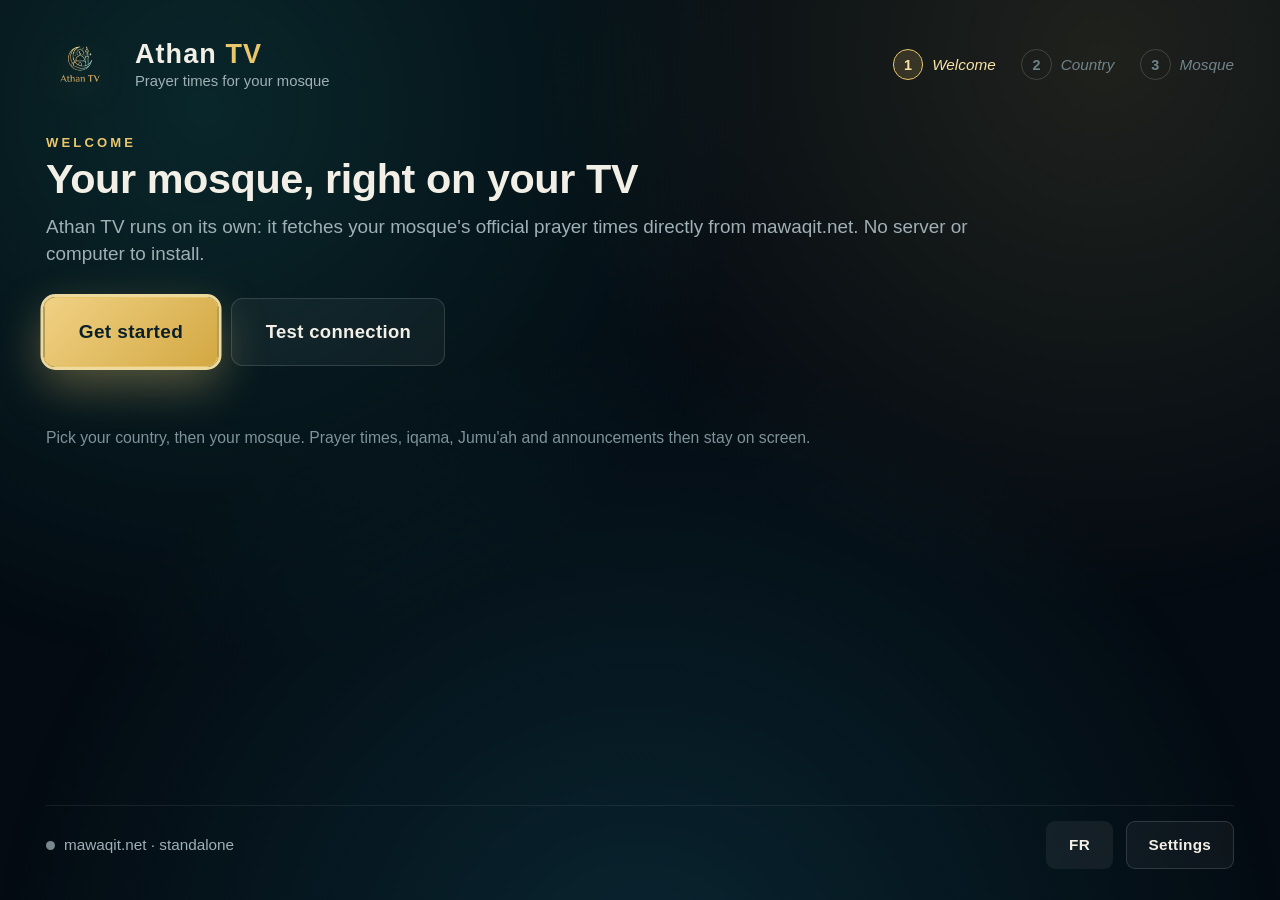
==== commit e96a27c2: "fix: default interface language to English" ====
--- a/tizen-app/index.html
+++ b/tizen-app/index.html
@@ -1,5 +1,5 @@
 <!DOCTYPE html>
-<html lang="fr">
+<html lang="en">
 <head>
     <meta charset="UTF-8">
     <meta name="viewport" content="width=device-width, initial-scale=1.0, user-scalable=no">
@@ -99,12 +99,6 @@
 
         <header class="dash-head">
             <div class="mosque-block">
-                <div class="mosque-logo">
-                    <img id="mosque-logo" alt="">
-                    <span id="mosque-logo-fallback" class="logo-fallback">
-                        <span class="crescent small"></span>
-                    </span>
-                </div>
                 <div class="mosque-text">
                     <h1 id="mosque-name">—</h1>
                     <div class="mosque-meta">
@@ -182,6 +176,7 @@
                         <button id="toggle-notifications" class="seg-btn focusable">—</button>
                         <button id="btn-test-notification" class="seg-btn focusable" data-i18n="test"></button>
                     </div>
+                    <p class="seg-note" data-i18n="notifForegroundNote"></p>
                 </div>
 
                 <div class="setting">
@@ -191,6 +186,7 @@
                         <button class="seg-btn focusable" data-theme="emerald" data-i18n="themeEmerald"></button>
                         <button class="seg-btn focusable" data-theme="sapphire" data-i18n="themeSapphire"></button>
                         <button class="seg-btn focusable" data-theme="onyx" data-i18n="themeOnyx"></button>
+                        <button class="seg-btn focusable" data-theme="oled" data-i18n="themeOled"></button>
                         <button class="seg-btn focusable" data-theme="ramadan" data-i18n="themeRamadan"></button>
                     </div>
                 </div>
@@ -231,46 +227,25 @@
 
                 <div class="setting wide">
                     <label data-i18n="supportTitle"></label>
-                    <div class="seg">
-                        <span class="seg-note" data-i18n="supportNote"></span>
-                        <button id="btn-support" class="seg-btn focusable" data-i18n="supportOpen"></button>
+                    <div class="support-inline">
+                        <img class="support-qr" src="assets/donate-qr.png" alt="Mawaqit donation QR code">
+                        <div class="support-copy">
+                            <p class="support-line" data-i18n="supportText"></p>
+                            <p class="support-scan" data-i18n="supportScan"></p>
+                            <p class="support-muted" data-i18n="supportThanks"></p>
+                        </div>
                     </div>
                 </div>
             </div>
 
             <div class="settings-actions">
                 <button id="btn-change-mosque" class="btn ghost focusable" data-i18n="changeMosque"></button>
-                <button id="btn-reload" class="btn ghost focusable" data-i18n="refresh"></button>
             </div>
 
             <div class="settings-about">
                 <span id="about-line"></span>
                 <span class="muted"> · </span>
                 <span data-i18n="aboutCredit"></span>
-            </div>
-        </div>
-    </div>
-
-    <!-- ========================== SUPPORT ========================== -->
-    <div id="overlay-support" class="overlay hidden">
-        <div class="sheet">
-            <header class="sheet-head">
-                <div>
-                    <div class="eyebrow" data-i18n="supportEyebrow"></div>
-                    <h2 data-i18n="supportTitle"></h2>
-                </div>
-                <button id="btn-close-support" class="btn ghost focusable" data-i18n="close"></button>
-            </header>
-
-            <div class="support-body">
-                <div class="qr-card">
-                    <img src="assets/donate-qr.png" alt="Mawaqit donation QR code">
-                </div>
-                <div class="support-text">
-                    <p class="support-line" data-i18n="supportText"></p>
-                    <p class="support-scan" data-i18n="supportScan"></p>
-                    <p class="support-muted" data-i18n="supportThanks"></p>
-                </div>
             </div>
         </div>
     </div>
--- a/tizen-app/css/style.css
+++ b/tizen-app/css/style.css
@@ -8,6 +8,7 @@
     --text: #f2efe6;
     --muted: #9fb0b6;
     --teal: #1c8b84;
+    --teal-rgb: 28, 139, 132;
     --green: #4bd695;
     --red: #ef6b6b;
     --blue: #67b7d6;
@@ -22,7 +23,7 @@
     --toast-bg: linear-gradient(135deg, rgba(18, 48, 58, 0.98), rgba(8, 22, 30, 0.98));
     --prayer-bg: radial-gradient(circle at 50% 38%, #113640 0%, #071720 52%, #030a10 100%);
     --glow-bg:
-        radial-gradient(circle at 16% 12%, rgba(28, 139, 132, 0.22) 0%, rgba(28, 139, 132, 0) 42%),
+        radial-gradient(circle at 16% 12%, rgba(var(--teal-rgb),  0.22) 0%, rgba(var(--teal-rgb),  0) 42%),
         radial-gradient(circle at 86% 6%, rgba(var(--gold-rgb), 0.12) 0%, rgba(var(--gold-rgb), 0) 40%),
         radial-gradient(circle at 50% 110%, rgba(13, 60, 74, 0.55) 0%, rgba(4, 11, 18, 0) 55%);
     --pattern-dot: radial-gradient(rgba(var(--gold-rgb), 0.10) 1px, transparent 1px);
@@ -107,6 +108,32 @@
         radial-gradient(circle at 50% 110%, rgba(90, 20, 20, 0.55) 0%, rgba(20, 5, 7, 0) 55%);
 }
 
+html[data-theme="oled"] {
+    /* Strict monochrome for OLED: pure black background, only whites and
+       grays anywhere — status dots included. Pixels that are #000 are off. */
+    --bg: #000000;
+    --bg-2: #030303;
+    --panel: rgba(22, 22, 22, 0.72);
+    --gold: #e2e2e2;
+    --gold-2: #ffffff;
+    --teal: #b9b9b9;
+    --teal-rgb: 165, 165, 165;
+    --green: #cfcfcf;
+    --red: #cfcfcf;
+    --blue: #cfcfcf;
+    --gold-rgb: 226, 226, 226;
+    --gold2-rgb: 255, 255, 255;
+    --text: #ffffff;
+    --muted: #b4b4b4;
+    --accent-bg: linear-gradient(135deg, #f2f2f2, #cbcbcb);
+    --accent-ink: #060606;
+    --sheet-bg: linear-gradient(160deg, #101010 0%, #070707 70%, #000000 100%);
+    --toast-bg: linear-gradient(135deg, rgba(36, 36, 36, 0.98), rgba(10, 10, 10, 0.98));
+    --prayer-bg: radial-gradient(circle at 50% 38%, #262626 0%, #0c0c0c 52%, #000000 100%);
+    --glow-bg: none;
+    --pattern-dot: radial-gradient(rgba(255, 255, 255, 0.05) 1px, transparent 1px);
+}
+
 * {
     box-sizing: border-box;
     -webkit-tap-highlight-color: transparent;
@@ -313,8 +340,8 @@
 }
 
 .step.done span {
-    border-color: rgba(28, 139, 132, 0.8);
-    background: rgba(28, 139, 132, 0.3);
+    border-color: rgba(var(--teal-rgb),  0.8);
+    background: rgba(var(--teal-rgb),  0.3);
     color: #c9fff5;
 }
 
@@ -691,54 +718,6 @@
     max-width: 62vw;
 }
 
-.mosque-logo {
-    position: relative;
-    width: 10vh;
-    height: 10vh;
-    border-radius: 2.2vh;
-    overflow: hidden;
-    margin-right: 1.8vw;
-    background: linear-gradient(135deg, rgba(var(--gold-rgb), 0.16), rgba(28, 139, 132, 0.14));
-    border: 1px solid rgba(var(--gold-rgb), 0.25);
-    flex: none;
-}
-
-.mosque-logo img {
-    position: relative;
-    z-index: 1;
-    width: 100%;
-    height: 100%;
-    object-fit: cover;
-    display: none;
-}
-
-.mosque-logo img.loaded {
-    display: block;
-}
-
-.logo-fallback {
-    position: absolute;
-    top: 0;
-    left: 0;
-    right: 0;
-    bottom: 0;
-    display: flex;
-    align-items: center;
-    justify-content: center;
-}
-
-.crescent.small {
-    position: relative;
-    top: auto;
-    left: auto;
-    width: 4.2vh;
-    height: 4.8vh;
-}
-
-.crescent.small::after {
-    background: #0a2530;
-}
-
 .mosque-text {
     min-width: 0;
 }
@@ -814,7 +793,7 @@
     padding: 2.2vh 2.6vw;
     border-radius: 2vh;
     background:
-        linear-gradient(120deg, rgba(var(--gold-rgb), 0.17) 0%, rgba(28, 139, 132, 0.09) 55%, rgba(255, 255, 255, 0.03) 100%);
+        linear-gradient(120deg, rgba(var(--gold-rgb), 0.17) 0%, rgba(var(--teal-rgb),  0.09) 55%, rgba(255, 255, 255, 0.03) 100%);
     border: 1px solid rgba(var(--gold-rgb), 0.30);
     box-shadow: 0 2vh 5vh rgba(0, 0, 0, 0.32);
 }
@@ -835,7 +814,7 @@
     margin-left: 1.4vw;
     padding: 0.6vh 1vw;
     border-radius: 1vh;
-    background: rgba(28, 139, 132, 0.34);
+    background: rgba(var(--teal-rgb),  0.34);
     color: #d6fff8;
     font-size: 1.45vh;
     font-weight: 700;
@@ -965,8 +944,8 @@
     margin-top: 1.3vh;
     padding: 1vh 1.8vw;
     border-radius: 1.4vh;
-    background: rgba(28, 139, 132, 0.10);
-    border: 1px solid rgba(28, 139, 132, 0.30);
+    background: rgba(var(--teal-rgb),  0.10);
+    border: 1px solid rgba(var(--teal-rgb),  0.30);
 }
 
 .jumua-label {
@@ -1107,11 +1086,14 @@
     display: flex;
     align-items: center;
     flex-wrap: wrap;
+    /* Row gap keeps wrapped rows (themes, pre-alert) apart vertically; the
+       focus ring extends ~0.32vh, so 1vh is the minimum that stays clean. */
+    column-gap: 0.8vw;
+    row-gap: 1vh;
 }
 
 .seg-btn {
     height: 5.4vh;
-    margin-right: 0.8vw;
     padding: 0 1.4vw;
     border-radius: 1vh;
     background: rgba(255, 255, 255, 0.05);
@@ -1307,31 +1289,28 @@
 
 /* ============================ Support ============================ */
 
-.support-body {
-    display: flex;
-    align-items: center;
-}
-
-.qr-card {
-    flex: none;
-    margin-right: 3vw;
-}
-
-.qr-card img {
-    display: block;
-    width: 30vh;
-    height: 30vh;
-    border-radius: 1.4vh;
+.support-inline {
+    display: flex;
+    align-items: center;
+    column-gap: 2.2vw;
+}
+
+.support-qr {
+    flex: none;
+    width: 17vh;
+    height: 17vh;
+    border-radius: 1.2vh;
     background: #ffffff;
-    box-shadow: 0 2vh 6vh rgba(0, 0, 0, 0.5);
-}
-
-.support-text {
+    box-shadow: 0 1.5vh 4vh rgba(0, 0, 0, 0.5);
+}
+
+.support-copy {
     flex: 1;
-}
-
-.support-text p {
-    margin: 0 0 2.2vh;
+    min-width: 0;
+}
+
+.support-copy p {
+    margin: 0 0 1.4vh;
     line-height: 1.5;
 }
 
@@ -1365,3 +1344,92 @@
     background: rgba(var(--gold-rgb), 0.24);
     border-radius: 1vh;
 }
+
+/* ==================== Strict OLED monochrome ==================== *
+ * The theme variables above are grayscale, but a few one-off colours
+ * predate themes. Neutralise them here so OLED is black/white/gray only. */
+html[data-theme="oled"] img {
+    filter: grayscale(1);
+}
+
+html[data-theme="oled"] .brand-mark,
+html[data-theme="oled"] .crescent::after {
+    background: #0a0a0a;
+}
+
+html[data-theme="oled"] .step {
+    color: #9e9e9e;
+}
+
+html[data-theme="oled"] .step.done {
+    color: #cfcfcf;
+}
+
+html[data-theme="oled"] .step.done span {
+    border-color: rgba(255, 255, 255, 0.55);
+    background: rgba(255, 255, 255, 0.14);
+    color: #ffffff;
+}
+
+html[data-theme="oled"] .text-input::placeholder,
+html[data-theme="oled"] .hint,
+html[data-theme="oled"] .status-line,
+html[data-theme="oled"] .status-pill,
+html[data-theme="oled"] .toast-text {
+    color: #a8a8a8;
+}
+
+html[data-theme="oled"] .status-line.ok,
+html[data-theme="oled"] .status-line.error,
+html[data-theme="oled"] .status-line.pending {
+    color: #d6d6d6;
+}
+
+html[data-theme="oled"] .dot {
+    background: #777777;
+    box-shadow: none;
+}
+
+html[data-theme="oled"] .dot.ok,
+html[data-theme="oled"] .dot.warn,
+html[data-theme="oled"] .dot.error,
+html[data-theme="oled"] .dot.pending {
+    background: #d6d6d6;
+    box-shadow: none;
+}
+
+html[data-theme="oled"] .next-day-badge {
+    background: rgba(255, 255, 255, 0.16);
+    color: #ffffff;
+}
+
+html[data-theme="oled"] .jumua-bar {
+    background: rgba(255, 255, 255, 0.05);
+    border-color: rgba(255, 255, 255, 0.18);
+}
+
+html[data-theme="oled"] .jumua-label {
+    color: #d6d6d6;
+}
+
+html[data-theme="oled"] .prayer-name,
+html[data-theme="oled"] .prayer-adhan,
+html[data-theme="oled"] .prayer-iqama,
+html[data-theme="oled"] .prayer-icon,
+html[data-theme="oled"] .prayer-card.is-shuruq .prayer-icon,
+html[data-theme="oled"] .status-pill,
+html[data-theme="oled"] .setting > label,
+html[data-theme="oled"] .settings-about,
+html[data-theme="oled"] .overlay-iqama,
+html[data-theme="oled"] .overlay-hint,
+html[data-theme="oled"] .toast-text {
+    color: #d6d6d6;
+}
+
+html[data-theme="oled"] .overlay {
+    background: rgba(0, 0, 0, 0.84);
+}
+
+html[data-theme="oled"] .prayer-card.is-shuruq .prayer-adhan {
+    color: #d6d6d6;
+}
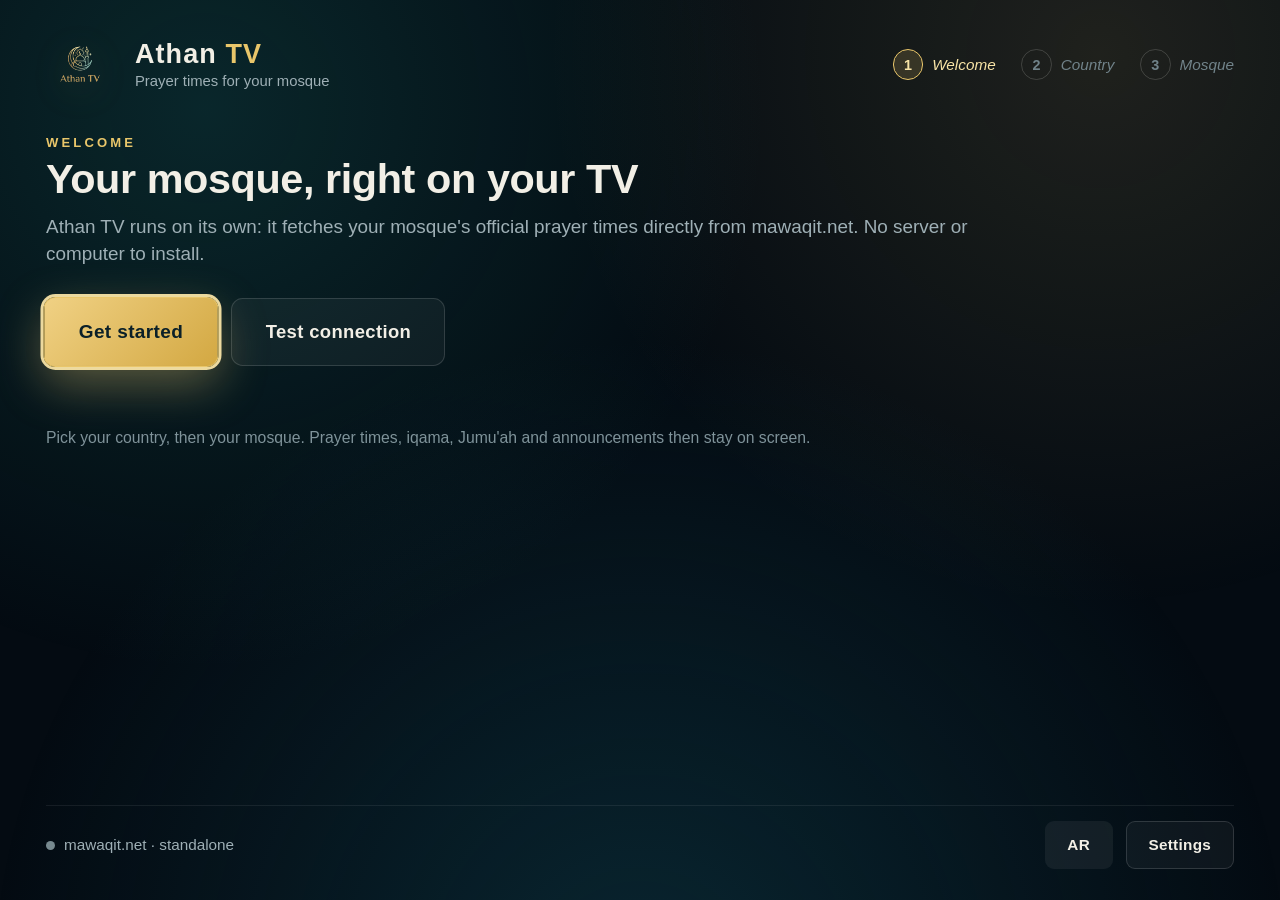
==== commit 2af6d506: "feat: add Arabic interface language" ====
--- a/tizen-app/index.html
+++ b/tizen-app/index.html
@@ -167,6 +167,7 @@
                     <div class="seg">
                         <button class="seg-btn focusable" data-lang="fr">Français</button>
                         <button class="seg-btn focusable" data-lang="en">English</button>
+                        <button class="seg-btn focusable" data-lang="ar" dir="rtl">العربية</button>
                     </div>
                 </div>
 
--- a/tizen-app/css/style.css
+++ b/tizen-app/css/style.css
@@ -1433,3 +1433,17 @@
 html[data-theme="oled"] .prayer-card.is-shuruq .prayer-adhan {
     color: #d6d6d6;
 }
+
+/* ============================== RTL ============================== */
+html[dir="rtl"] {
+    font-family: "Noto Sans Arabic", "Segoe UI", Tahoma, Arial, sans-serif;
+}
+
+html[dir="rtl"] .mosque-result {
+    text-align: right;
+}
+
+html[dir="rtl"] .clock-block,
+html[dir="rtl"] .next-right {
+    text-align: left;
+}
